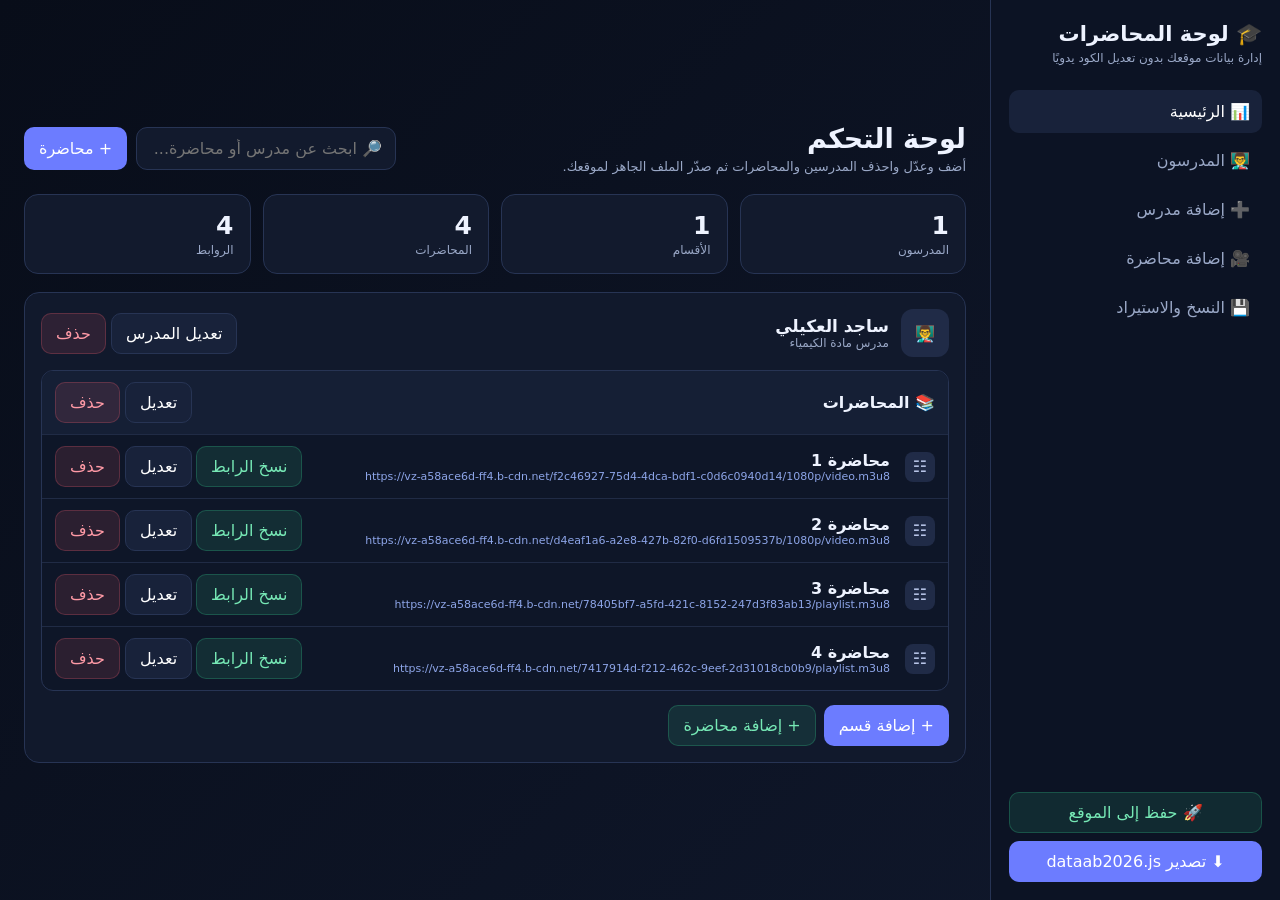
==== index_panel_v2_connected_fixed4.html @ c76ebad7 "Add files via upload" ====
<!doctype html>
<html lang="ar" dir="rtl">
<head>
<meta charset="utf-8">
<meta name="viewport" content="width=device-width,initial-scale=1">
<title>لوحة إدارة المحاضرات</title>
<style>
:root{--bg:#0b1020;--card:#121a2d;--card2:#18223a;--text:#eef3ff;--muted:#9aa8c7;--line:#273454;--accent:#6c7cff;--danger:#ef5b6b;--ok:#35c98b}
*{box-sizing:border-box}body{margin:0;background:linear-gradient(135deg,#080d19,#10182c);color:var(--text);font-family:system-ui,-apple-system,Segoe UI,Tahoma,Arial,sans-serif}
button,input,textarea,select{font:inherit}button{cursor:pointer;border:0}.app{display:grid;grid-template-columns:290px 1fr;min-height:100vh}
aside{border-left:1px solid var(--line);background:#0c1324;padding:18px;position:sticky;top:0;height:100vh}
.brand{font-size:21px;font-weight:800;margin:4px 0 22px}.brand small{display:block;color:var(--muted);font-size:12px;margin-top:5px;font-weight:500}
.nav button{width:100%;text-align:right;background:transparent;color:var(--muted);padding:12px;border-radius:10px;margin:3px 0}.nav button.active,.nav button:hover{background:var(--card2);color:#fff}
.side-actions{position:absolute;bottom:18px;left:18px;right:18px}.btn{padding:10px 14px;border-radius:10px;background:var(--card2);color:#fff;border:1px solid var(--line)}.btn.primary{background:var(--accent);border-color:transparent}.btn.danger{background:rgba(239,91,107,.13);color:#ff9aa6;border-color:rgba(239,91,107,.25)}.btn.ok{background:rgba(53,201,139,.13);color:#76e8b5;border-color:rgba(53,201,139,.25)}
main{padding:24px;max-width:1500px;width:100%;margin:auto}.top{display:flex;justify-content:space-between;gap:15px;align-items:center;margin-bottom:20px}.top h1{margin:0;font-size:27px}.top p{margin:5px 0 0;color:var(--muted);font-size:13px}
.toolbar{display:flex;gap:9px;flex-wrap:wrap}.search{background:var(--card);border:1px solid var(--line);border-radius:11px;color:#fff;padding:11px 13px;min-width:260px}
.grid{display:grid;grid-template-columns:repeat(4,1fr);gap:12px;margin-bottom:18px}.stat{background:var(--card);border:1px solid var(--line);padding:16px;border-radius:14px}.stat b{font-size:25px}.stat span{display:block;color:var(--muted);font-size:12px;margin-top:3px}
.card{background:rgba(18,26,45,.94);border:1px solid var(--line);border-radius:15px;padding:16px;margin-bottom:14px}.row{display:flex;gap:10px;align-items:center;justify-content:space-between}.teacher{display:flex;align-items:center;gap:12px}.avatar{width:48px;height:48px;border-radius:12px;object-fit:cover;background:#202b47;display:grid;place-items:center;font-weight:800}.teacher h3{margin:0;font-size:17px}.muted{color:var(--muted);font-size:12px}.classbox{margin-top:13px;background:#0e1628;border:1px solid var(--line);border-radius:12px;overflow:hidden}.classhead{padding:11px 13px;background:#151f35;display:flex;justify-content:space-between;align-items:center}.lecture{display:grid;grid-template-columns:35px 1fr auto;gap:10px;align-items:center;padding:11px 13px;border-top:1px solid #202b45}.num{width:30px;height:30px;border-radius:8px;background:#202b47;display:grid;place-items:center;color:#cbd5ff;font-size:12px}.lecture .url{direction:ltr;text-align:right;overflow:hidden;text-overflow:ellipsis;white-space:nowrap;color:#8da5e8;font-size:11px}
.formgrid{display:grid;grid-template-columns:repeat(2,1fr);gap:12px}.field label{display:block;color:#b8c4df;font-size:12px;margin-bottom:6px}.field input,.field textarea,.field select{width:100%;background:#0c1425;border:1px solid var(--line);color:#fff;border-radius:10px;padding:11px}.field textarea{min-height:85px;resize:vertical}.full{grid-column:1/-1}.actions{display:flex;gap:8px;justify-content:flex-start;margin-top:14px;flex-wrap:wrap}.empty{text-align:center;padding:45px;color:var(--muted)}
.modal{position:fixed;inset:0;background:rgba(0,0,0,.65);display:none;align-items:center;justify-content:center;padding:18px;z-index:20}.modal.show{display:flex}.dialog{width:min(720px,100%);max-height:90vh;overflow:auto;background:#10182b;border:1px solid var(--line);border-radius:16px;padding:18px}.dialog h2{margin-top:0}.close{float:left;background:transparent;color:var(--muted);font-size:22px}
.toast{position:fixed;bottom:18px;left:18px;background:#18233b;border:1px solid var(--line);padding:11px 15px;border-radius:10px;display:none;z-index:30}.toast.show{display:block}
@media(max-width:900px){.app{grid-template-columns:1fr}aside{height:auto;position:relative;border-left:0;border-bottom:1px solid var(--line)}.side-actions{position:static;margin-top:14px}.grid{grid-template-columns:repeat(2,1fr)}.formgrid{grid-template-columns:1fr}main{padding:15px}.top{align-items:flex-start;flex-direction:column}}
@media(max-width:500px){.grid{grid-template-columns:1fr 1fr}.search{min-width:100%}.lecture{grid-template-columns:30px 1fr}.lecture .buttons{grid-column:2}}
</style>

<style id="v2-css">
.lecture[draggable="true"]{cursor:default}.lecture.dragging{opacity:.45}.lecture.drop-target{outline:2px dashed #7180ff;outline-offset:-2px}.drag-handle{width:30px;height:30px;border-radius:8px;background:#202b47;color:#b8c5e8;display:grid;place-items:center;cursor:grab;user-select:none}.copy-link{margin-inline:4px}
</style>
</head>
<body>
<div class="app">
<aside>
  <div class="brand">🎓 لوحة المحاضرات <small>إدارة بيانات موقعك بدون تعديل الكود يدويًا</small></div>
  <div class="nav">
    <button class="active" onclick="showPage('dashboard',this)">📊 الرئيسية</button>
    <button onclick="showPage('teachers',this)">👨‍🏫 المدرسون</button>
    <button onclick="openTeacher()">➕ إضافة مدرس</button>
    <button onclick="openLecture()">🎥 إضافة محاضرة</button>
    <button onclick="showPage('backup',this)">💾 النسخ والاستيراد</button>
  </div>
  <div class="side-actions">
    <button class="btn ok" style="width:100%;margin-bottom:8px" onclick="saveToSite()">🚀 حفظ إلى الموقع</button>
    <button class="btn primary" style="width:100%" onclick="exportJS()">⬇️ تصدير dataab2026.js</button>
  </div>
</aside>
<main>
  <section id="dashboard">
    <div class="top"><div><h1>لوحة التحكم</h1><p>أضف وعدّل واحذف المدرسين والمحاضرات ثم صدّر الملف الجاهز لموقعك.</p></div><div class="toolbar"><input id="search" class="search" placeholder="🔎 ابحث عن مدرس أو محاضرة..." oninput="render()"><button class="btn primary" onclick="openLecture()">+ محاضرة</button></div></div>
    <div class="grid">
      <div class="stat"><b id="sTeachers">0</b><span>المدرسون</span></div><div class="stat"><b id="sClasses">0</b><span>الأقسام</span></div><div class="stat"><b id="sLectures">0</b><span>المحاضرات</span></div><div class="stat"><b id="sLinks">0</b><span>الروابط</span></div>
    </div>
    <div id="content"></div>
  </section>
  <section id="teachers" style="display:none"><div class="top"><div><h1>المدرسون</h1><p>إدارة كاملة للمدرسين والأقسام والمحاضرات.</p></div><button class="btn primary" onclick="openTeacher()">+ مدرس جديد</button></div><div id="teachersContent"></div></section>
  <section id="backup" style="display:none"><div class="top"><div><h1>النسخ والاستيراد</h1><p>احتفظ بنسخة احتياطية أو استورد data قديمة.</p></div></div>
    <div class="card"><h3>استيراد</h3><p class="muted">يدعم JSON بصيغة teachers، وملف JS يحتوي window.dataAb2026.</p><input type="file" id="importFile" accept=".json,.js"><div class="actions"><button class="btn primary" onclick="importData()">استيراد البيانات</button></div></div>
    <div class="card"><h3>نسخة احتياطية</h3><p class="muted">يتم حفظ نسخة تلقائية داخل المتصفح. يمكنك أيضًا تنزيل نسخة مستقلة.</p><div class="actions"><button class="btn ok" onclick="exportJSON()">⬇️ تنزيل JSON</button><button class="btn primary" onclick="exportJS()">⬇️ تنزيل JS</button><button class="btn" onclick="restoreDefault()">↩️ إعادة بيانات البداية</button></div></div>
  </section>
</main>
</div>

<div id="modal" class="modal"><div class="dialog"><button class="close" onclick="closeModal()">×</button><div id="modalBody"></div></div></div>
<div id="toast" class="toast"></div>

<script>
const KEY='lecture_panel_v1';
const initial={teachers:[{id:1740790563505,name:'ساجد العكيلي',subject:'مدرس مادة الكيمياء',image:'',classes:[{name:'المحاضرات',lectures:[
{title:'محاضرة 1',description:'وصف المحاضرة',url:'https://vz-a58ace6d-ff4.b-cdn.net/f2c46927-75d4-4dca-bdf1-c0d6c0940d14/1080p/video.m3u8'},
{title:'محاضرة 2',description:'وصف المحاضرة',url:'https://vz-a58ace6d-ff4.b-cdn.net/d4eaf1a6-a2e8-427b-82f0-d6fd1509537b/1080p/video.m3u8'},
{title:'محاضرة 3',description:'وصف المحاضرة',url:'https://vz-a58ace6d-ff4.b-cdn.net/78405bf7-a5fd-421c-8152-247d3f83ab13/playlist.m3u8'},
{title:'محاضرة 4',description:'وصف المحاضرة',url:'https://vz-a58ace6d-ff4.b-cdn.net/7417914d-f212-462c-9eef-2d31018cb0b9/playlist.m3u8'}
]}]}]};
let data=JSON.parse(localStorage.getItem(KEY)||JSON.stringify(initial));
function save(){localStorage.setItem(KEY,JSON.stringify(data));render();toast('تم الحفظ تلقائيًا ✓')}
function esc(s=''){return String(s).replace(/[&<>"']/g,m=>({'&':'&amp;','<':'&lt;','>':'&gt;','"':'&quot;',"'":'&#39;'}[m]))}
function stats(){let c=0,l=0;data.teachers.forEach(t=>{(t.classes||[]).forEach(x=>{c++;l+=(x.lectures||[]).length})});return [data.teachers.length,c,l,l]}
function render(){
 const [t,c,l]=stats();$('sTeachers').textContent=t;$('sClasses').textContent=c;$('sLectures').textContent=l;$('sLinks').textContent=l;
 const q=($('search')?.value||'').toLowerCase().trim();
 const html=data.teachers.map((t,ti)=>{let classes=(t.classes||[]).map((cl,ci)=>{let ls=(cl.lectures||[]).filter(x=>(x.title+' '+x.url).toLowerCase().includes(q));if(q&&!ls.length&&!cl.name.toLowerCase().includes(q))return '';return `<div class="classbox"><div class="classhead"><b>📚 ${esc(cl.name)}</b><span><button class="btn" onclick="openClass(${ti},${ci})">تعديل</button> <button class="btn danger" onclick="delClass(${ti},${ci})">حذف</button></span></div>${ls.map((x,li)=>`<div class="lecture" draggable="true" data-ti="${ti}" data-ci="${ci}" data-li="${(cl.lectures||[]).indexOf(x)}" ondragstart="v2DragStart(event)" ondragover="v2DragOver(event)" ondrop="v2Drop(event)" ondragend="v2DragEnd(event)"><div class="drag-handle" title="اسحب لإعادة الترتيب">☷</div><div><b>${esc(x.title)}</b><div class="url">${esc(x.url)}</div></div><div class="buttons"><button class="btn ok copy-link" onclick="v2Copy(${JSON.stringify(x.url)})">نسخ الرابط</button><button class="btn" onclick="openLecture(${ti},${ci},${(cl.lectures||[]).indexOf(x)})">تعديل</button> <button class="btn danger" onclick="delLecture(${ti},${ci},${(cl.lectures||[]).indexOf(x)})">حذف</button></div></div>`).join('')}</div>`}).join('');if(q&&!((t.name+' '+t.subject).toLowerCase().includes(q))&&!classes.trim())return '';return `<div class="card"><div class="row"><div class="teacher"><div class="avatar">${t.image?`<img src="${esc(t.image)}" style="width:100%;height:100%;object-fit:cover;border-radius:12px">`:'👨‍🏫'}</div><div><h3>${esc(t.name)}</h3><div class="muted">${esc(t.subject||'')}</div></div></div><div><button class="btn" onclick="openTeacher(${ti})">تعديل المدرس</button> <button class="btn danger" onclick="delTeacher(${ti})">حذف</button></div></div>${classes}<div class="actions"><button class="btn primary" onclick="openClass(${ti})">+ إضافة قسم</button><button class="btn ok" onclick="openLecture(${ti})">+ إضافة محاضرة</button></div></div>`}).join('');$('content').innerHTML=html||'<div class="empty">لا توجد نتائج.</div>';$('teachersContent').innerHTML=html||'<div class="empty">لا يوجد مدرسون.</div>';
}
function showPage(id,btn){['dashboard','teachers','backup'].forEach(x=>document.getElementById(x).style.display=x===id?'block':'none');document.querySelectorAll('.nav button').forEach(x=>x.classList.remove('active'));if(btn)btn.classList.add('active');render()}
function modal(title,body){
  const modalEl = $('modal');
  const bodyEl = $('modalBody');
  if(!modalEl || !bodyEl){ alert('تعذر فتح نافذة الإدخال'); return; }
  bodyEl.innerHTML='<h2>'+title+'</h2>'+body;
  modalEl.classList.add('show');
}
function closeModal(){
  const modalEl = $('modal');
  if(modalEl) modalEl.classList.remove('show');
}
function openTeacher(i=null){let t=i==null?{name:'',subject:'',image:''}:data.teachers[i];modal('👨‍🏫 '+(i==null?'إضافة مدرس':'تعديل مدرس'),`<div class="formgrid"><div class="field"><label>اسم المدرس</label><input id="fName" value="${esc(t.name)}"></div><div class="field"><label>المادة</label><input id="fSubject" value="${esc(t.subject||'')}"></div><div class="field full"><label>رابط الصورة (اختياري)</label><input id="fImage" value="${esc(t.image||'')}"></div></div><div class="actions"><button class="btn primary" onclick="saveTeacher(${i})">حفظ</button><button class="btn" onclick="closeModal()">إلغاء</button></div>`)}
function saveTeacher(i){let t={id:i==null?Date.now():data.teachers[i].id,name:$('fName').value.trim(),subject:$('fSubject').value.trim(),image:$('fImage').value.trim(),classes:i==null?[]:data.teachers[i].classes};if(!t.name)return toast('اكتب اسم المدرس');if(i==null)data.teachers.push(t);else data.teachers[i]=t;closeModal();save()}
function openClass(ti,ci=null){let c=ci==null?{name:''}:data.teachers[ti].classes[ci];modal('📚 '+(ci==null?'إضافة قسم':'تعديل قسم'),`<div class="field"><label>اسم القسم / الفصل</label><input id="fClass" value="${esc(c.name)}"></div><div class="actions"><button class="btn primary" onclick="saveClass(${ti},${ci})">حفظ</button></div>`)}
function saveClass(ti,ci){
  let n=$('fClass').value.trim();
  if(!n)return toast('اكتب اسم القسم');
  if(!Array.isArray(data.teachers[ti].classes)) data.teachers[ti].classes=[];
  if(ci==null)data.teachers[ti].classes.push({name:n,lectures:[]});
  else{
    data.teachers[ti].classes[ci].name=n;
    if(!Array.isArray(data.teachers[ti].classes[ci].lectures)) data.teachers[ti].classes[ci].lectures=[];
  }
  closeModal();
  save();
}
function openLecture(ti=0,ci=0,li=null){
  if(!data.teachers.length) return toast('أضف مدرسًا أولًا');

  ti = Number(ti);
  if(!Number.isInteger(ti) || !data.teachers[ti]) ti = 0;

  if(!Array.isArray(data.teachers[ti].classes)){
    data.teachers[ti].classes = [];
  }

  if(!data.teachers[ti].classes.length){
    data.teachers[ti].classes.push({name:'المحاضرات',lectures:[]});
  }

  ci = Number(ci);
  if(!Number.isInteger(ci) || !data.teachers[ti].classes[ci]) ci = 0;

  if(!Array.isArray(data.teachers[ti].classes[ci].lectures)){
    data.teachers[ti].classes[ci].lectures = [];
  }

  const lectures = data.teachers[ti].classes[ci].lectures;
  let l = li == null ? {title:'',description:'',url:''} : (lectures[Number(li)] || {title:'',description:'',url:''});

  modal('🎥 '+(li==null?'إضافة محاضرة':'تعديل محاضرة'),
  `<div class="formgrid">
    <div class="field">
      <label>المدرس</label>
      <select id="fTeacher" onchange="loadClasses()">
        ${data.teachers.map((t,i)=>`<option value="${i}" ${i===ti?'selected':''}>${esc(t.name)}</option>`).join('')}
      </select>
    </div>
    <div class="field">
      <label>القسم</label>
      <select id="fClassSelect">
        ${data.teachers[ti].classes.map((c,i)=>`<option value="${i}" ${i===ci?'selected':''}>${esc(c.name)}</option>`).join('')}
      </select>
    </div>
    <div class="field">
      <label>عنوان المحاضرة</label>
      <input id="fTitle" value="${esc(l.title)}">
    </div>
    <div class="field">
      <label>الوصف</label>
      <input id="fDesc" value="${esc(l.description||'')}">
    </div>
    <div class="field full">
      <label>رابط الفيديو</label>
      <textarea id="fUrl" dir="ltr">${esc(l.url)}</textarea>
    </div>
  </div>
  <div class="actions">
    <button class="btn primary" onclick="saveLecture(${ti},${ci},${li==null?'null':Number(li)})">حفظ</button>
    <button class="btn" onclick="closeModal()">إلغاء</button>
  </div>`)
}
function loadClasses(){let t=data.teachers[+$('fTeacher').value];$('fClassSelect').innerHTML=(t.classes||[]).map((c,i)=>`<option value="${i}">${esc(c.name)}</option>`).join('')}
function saveLecture(ti,ci,li){
  const teacherSelect = $('fTeacher');
  const classSelect = $('fClassSelect');
  const titleEl = $('fTitle');
  const descEl = $('fDesc');
  const urlEl = $('fUrl');

  if(!teacherSelect || !classSelect || !titleEl || !urlEl){
    return toast('تعذر قراءة بيانات المحاضرة');
  }

  ti = Number(teacherSelect.value);
  ci = Number(classSelect.value);

  if(!Number.isInteger(ti) || !data.teachers[ti]){
    return toast('اختر مدرسًا صحيحًا');
  }

  if(!Array.isArray(data.teachers[ti].classes)){
    data.teachers[ti].classes = [];
  }

  if(!data.teachers[ti].classes[ci]){
    return toast('اختر قسمًا صحيحًا');
  }

  const cls = data.teachers[ti].classes[ci];
  if(!Array.isArray(cls.lectures)){
    cls.lectures = [];
  }

  const x = {
    title: titleEl.value.trim() || 'محاضرة جديدة',
    description: descEl ? descEl.value.trim() : '',
    url: urlEl.value.trim()
  };

  if(!x.url){
    return toast('أدخل رابط الفيديو');
  }

  if(li == null || li === '' || Number(li) < 0){
    cls.lectures.push(x);
    toast('تمت إضافة المحاضرة ✓');
  }else{
    const index = Number(li);
    if(index >= cls.lectures.length){
      cls.lectures.push(x);
      toast('تمت إضافة المحاضرة ✓');
    }else{
      cls.lectures[index] = x;
      toast('تم تعديل المحاضرة ✓');
    }
  }

  closeModal();
  save();
}
function delTeacher(i){if(confirm('حذف المدرس وكل محاضراته؟')){data.teachers.splice(i,1);save()}}
function delClass(ti,ci){if(confirm('حذف القسم وكل محاضراته؟')){data.teachers[ti].classes.splice(ci,1);save()}}
function delLecture(ti,ci,li){if(confirm('حذف المحاضرة؟')){data.teachers[ti].classes[ci].lectures.splice(li,1);save()}}
function download(name,text,type='application/json'){let a=document.createElement('a');a.href=URL.createObjectURL(new Blob([text],{type}));a.download=name;a.click();URL.revokeObjectURL(a.href)}
function exportJSON(){download('dataab2026.json',JSON.stringify(data,null,2))}
function exportJS(){download('dataab2026.js','window.dataAb2026 = '+JSON.stringify(data,null,2)+';','text/javascript')}
function importData(){let f=$('importFile').files[0];if(!f)return toast('اختر ملفًا أولًا');let r=new FileReader();r.onload=()=>{try{let s=r.result.trim();if(s.includes('window.dataAb2026'))s=s.substring(s.indexOf('{'),s.lastIndexOf('}')+1);let x=JSON.parse(s);if(!Array.isArray(x.teachers))throw 0;data=x;save();toast('تم الاستيراد بنجاح ✓')}catch(e){toast('الملف غير متوافق')}};r.readAsText(f)}
function restoreDefault(){if(confirm('إرجاع بيانات البداية؟ سيتم فقد التعديلات الحالية من هذا المتصفح.')){data=JSON.parse(JSON.stringify(initial));save()}}
function toast(s){const toastEl=document.getElementById('toast');toastEl.textContent=s;toastEl.classList.add('show');setTimeout(()=>toastEl.classList.remove('show'),2200)}

// ===== حفظ بيانات اللوحة إلى الموقع عبر Netlify Function =====
const UPDATE_DATA_ENDPOINT = 'https://sads86ff.netlify.app/.netlify/functions/update-data';

// DOM references (explicit, so buttons work reliably on mobile browsers)
const $ = (id) => document.getElementById(id);


async function saveToSite(){
    const btns = document.querySelectorAll('button');
    let saveBtn = null;
    btns.forEach(b => {
        if ((b.textContent || '').includes('حفظ إلى الموقع')) saveBtn = b;
    });

    if (saveBtn) {
        saveBtn.disabled = true;
        saveBtn.textContent = '⏳ جاري الحفظ...';
    }

    try {
        localStorage.setItem(KEY, JSON.stringify(data));

        const response = await fetch(UPDATE_DATA_ENDPOINT, {
            method: 'POST',
            headers: {'Content-Type': 'application/json'},
            body: JSON.stringify({
                data: data,
                message: 'Update data from control panel'
            })
        });

        const result = await response.json().catch(() => ({}));

        if (!response.ok || !result.success) {
            throw new Error(result.error || 'تعذر حفظ البيانات في الموقع');
        }

        toast('تم حفظ البيانات في الموقع ✓');
    } catch (error) {
        console.error(error);
        toast('فشل الحفظ: ' + (error.message || 'خطأ غير معروف'));
    } finally {
        if (saveBtn) {
            saveBtn.disabled = false;
            saveBtn.textContent = '🚀 حفظ إلى الموقع';
        }
    }
}

// ===== لوحة 2.0: نسخ الروابط + السحب والإفلات =====
let v2Drag=null;
async function v2Copy(url){try{await navigator.clipboard.writeText(url)}catch(e){const t=document.createElement('textarea');t.value=url;document.body.appendChild(t);t.select();document.execCommand('copy');t.remove()}toast('تم نسخ الرابط ✓')}
function v2DragStart(e){v2Drag={ti:+e.currentTarget.dataset.ti,ci:+e.currentTarget.dataset.ci,li:+e.currentTarget.dataset.li};e.currentTarget.classList.add('dragging');e.dataTransfer.effectAllowed='move'}
function v2DragOver(e){e.preventDefault();e.currentTarget.classList.add('drop-target')}
function v2DragEnd(e){e.currentTarget.classList.remove('dragging','drop-target');document.querySelectorAll('.lecture.drop-target').forEach(x=>x.classList.remove('drop-target'))}
function v2Drop(e){e.preventDefault();const row=e.currentTarget;row.classList.remove('drop-target');if(!v2Drag)return;const ti=+row.dataset.ti,ci=+row.dataset.ci,li=+row.dataset.li;if(ti!==v2Drag.ti||ci!==v2Drag.ci){toast('السحب حاليًا داخل نفس القسم فقط');v2Drag=null;return}const arr=data.teachers[ti].classes[ci].lectures;const item=arr.splice(v2Drag.li,1)[0];const target=li>(v2Drag.li)?li-1:li;arr.splice(Math.max(0,target),0,item);v2Drag=null;save();toast('تم تغيير الترتيب ✓')}

// Render after all top-level constants are initialized.
window.addEventListener('DOMContentLoaded', render);

</script>
</body>
</html>
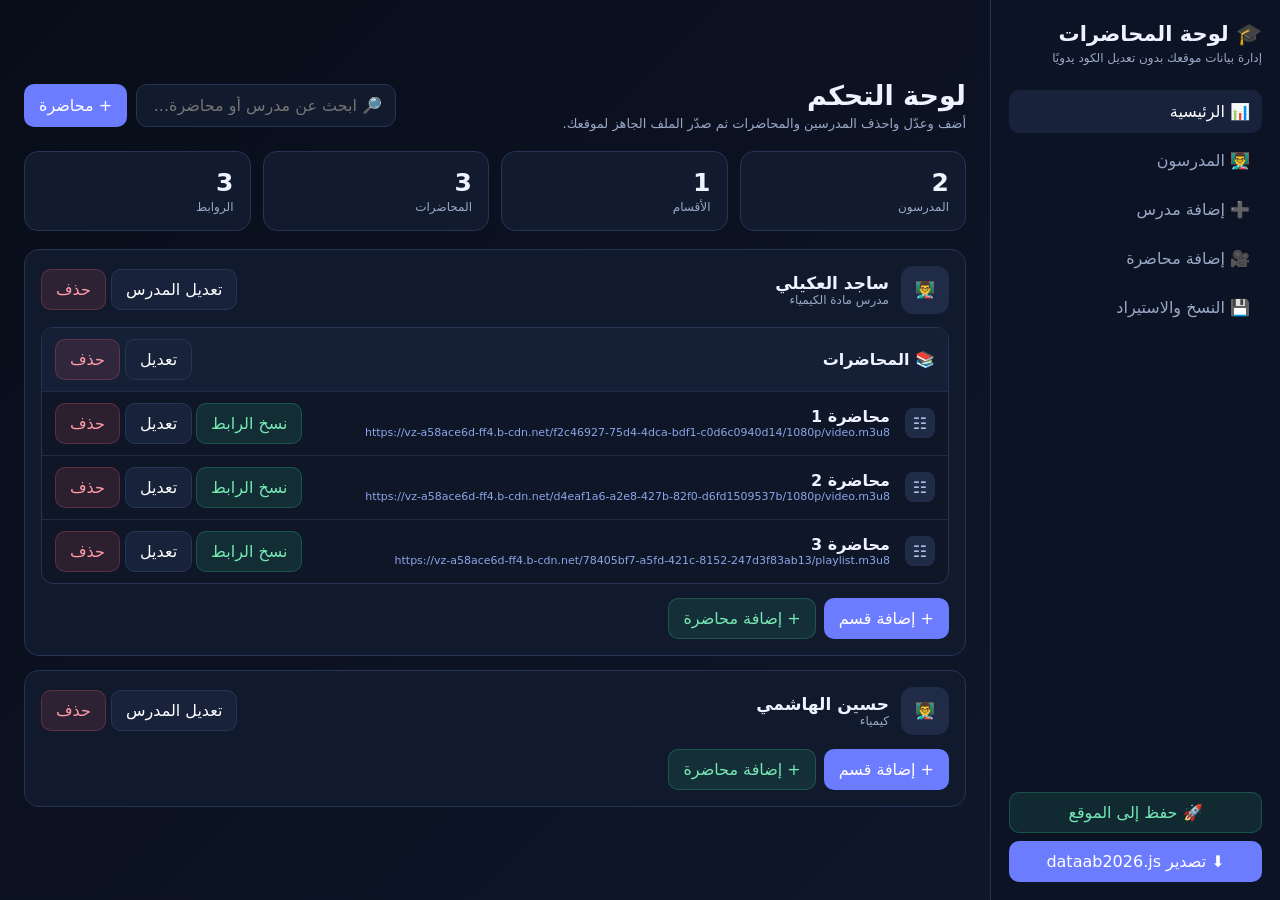
==== commit e0e19480: "Update index_panel_v2_connected_fixed4.html" ====
--- a/index_panel_v2_connected_fixed4.html
+++ b/index_panel_v2_connected_fixed4.html
@@ -62,6 +62,7 @@
 <div id="modal" class="modal"><div class="dialog"><button class="close" onclick="closeModal()">×</button><div id="modalBody"></div></div></div>
 <div id="toast" class="toast"></div>
 
+<script src="dataab2026.js?v=3"></script>
 <script>
 const KEY='lecture_panel_v1';
 const initial={teachers:[{id:1740790563505,name:'ساجد العكيلي',subject:'مدرس مادة الكيمياء',image:'',classes:[{name:'المحاضرات',lectures:[
@@ -70,7 +71,13 @@
 {title:'محاضرة 3',description:'وصف المحاضرة',url:'https://vz-a58ace6d-ff4.b-cdn.net/78405bf7-a5fd-421c-8152-247d3f83ab13/playlist.m3u8'},
 {title:'محاضرة 4',description:'وصف المحاضرة',url:'https://vz-a58ace6d-ff4.b-cdn.net/7417914d-f212-462c-9eef-2d31018cb0b9/playlist.m3u8'}
 ]}]}]};
-let data=JSON.parse(localStorage.getItem(KEY)||JSON.stringify(initial));
+const sourceData = (window.dataAb2026 && Array.isArray(window.dataAb2026.teachers))
+  ? window.dataAb2026
+  : null;
+const storedData = localStorage.getItem(KEY);
+let data = sourceData
+  ? JSON.parse(JSON.stringify(sourceData))
+  : JSON.parse(storedData || JSON.stringify(initial));
 function save(){localStorage.setItem(KEY,JSON.stringify(data));render();toast('تم الحفظ تلقائيًا ✓')}
 function esc(s=''){return String(s).replace(/[&<>"']/g,m=>({'&':'&amp;','<':'&lt;','>':'&gt;','"':'&quot;',"'":'&#39;'}[m]))}
 function stats(){let c=0,l=0;data.teachers.forEach(t=>{(t.classes||[]).forEach(x=>{c++;l+=(x.lectures||[]).length})});return [data.teachers.length,c,l,l]}
@@ -232,7 +239,7 @@
 function toast(s){const toastEl=document.getElementById('toast');toastEl.textContent=s;toastEl.classList.add('show');setTimeout(()=>toastEl.classList.remove('show'),2200)}
 
 // ===== حفظ بيانات اللوحة إلى الموقع عبر Netlify Function =====
-const UPDATE_DATA_ENDPOINT = 'https://sads86ff.netlify.app/.netlify/functions/update-data';
+const UPDATE_DATA_ENDPOINT = '/.netlify/functions/update-data';
 
 // DOM references (explicit, so buttons work reliably on mobile browsers)
 const $ = (id) => document.getElementById(id);
@@ -268,6 +275,8 @@
             throw new Error(result.error || 'تعذر حفظ البيانات في الموقع');
         }
 
+        window.dataAb2026 = JSON.parse(JSON.stringify(data));
+        localStorage.setItem(KEY, JSON.stringify(data));
         toast('تم حفظ البيانات في الموقع ✓');
     } catch (error) {
         console.error(error);
